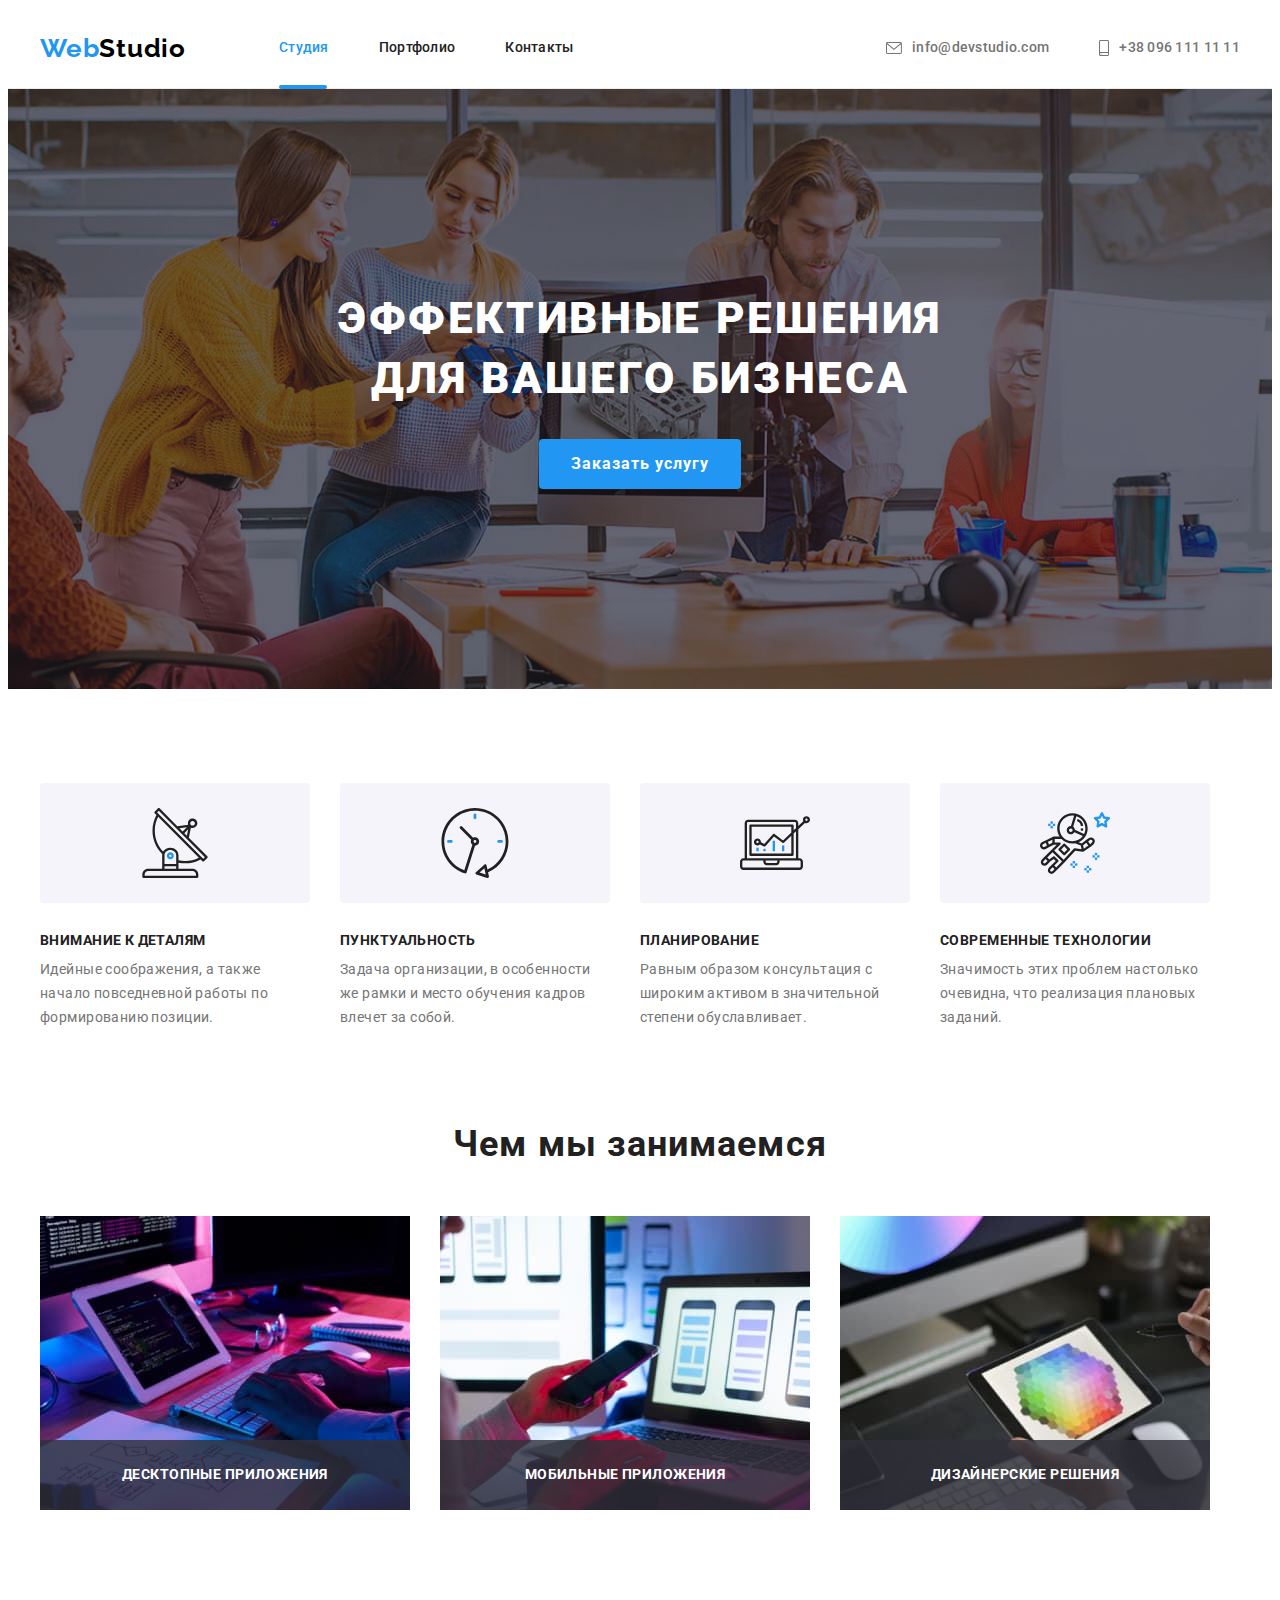
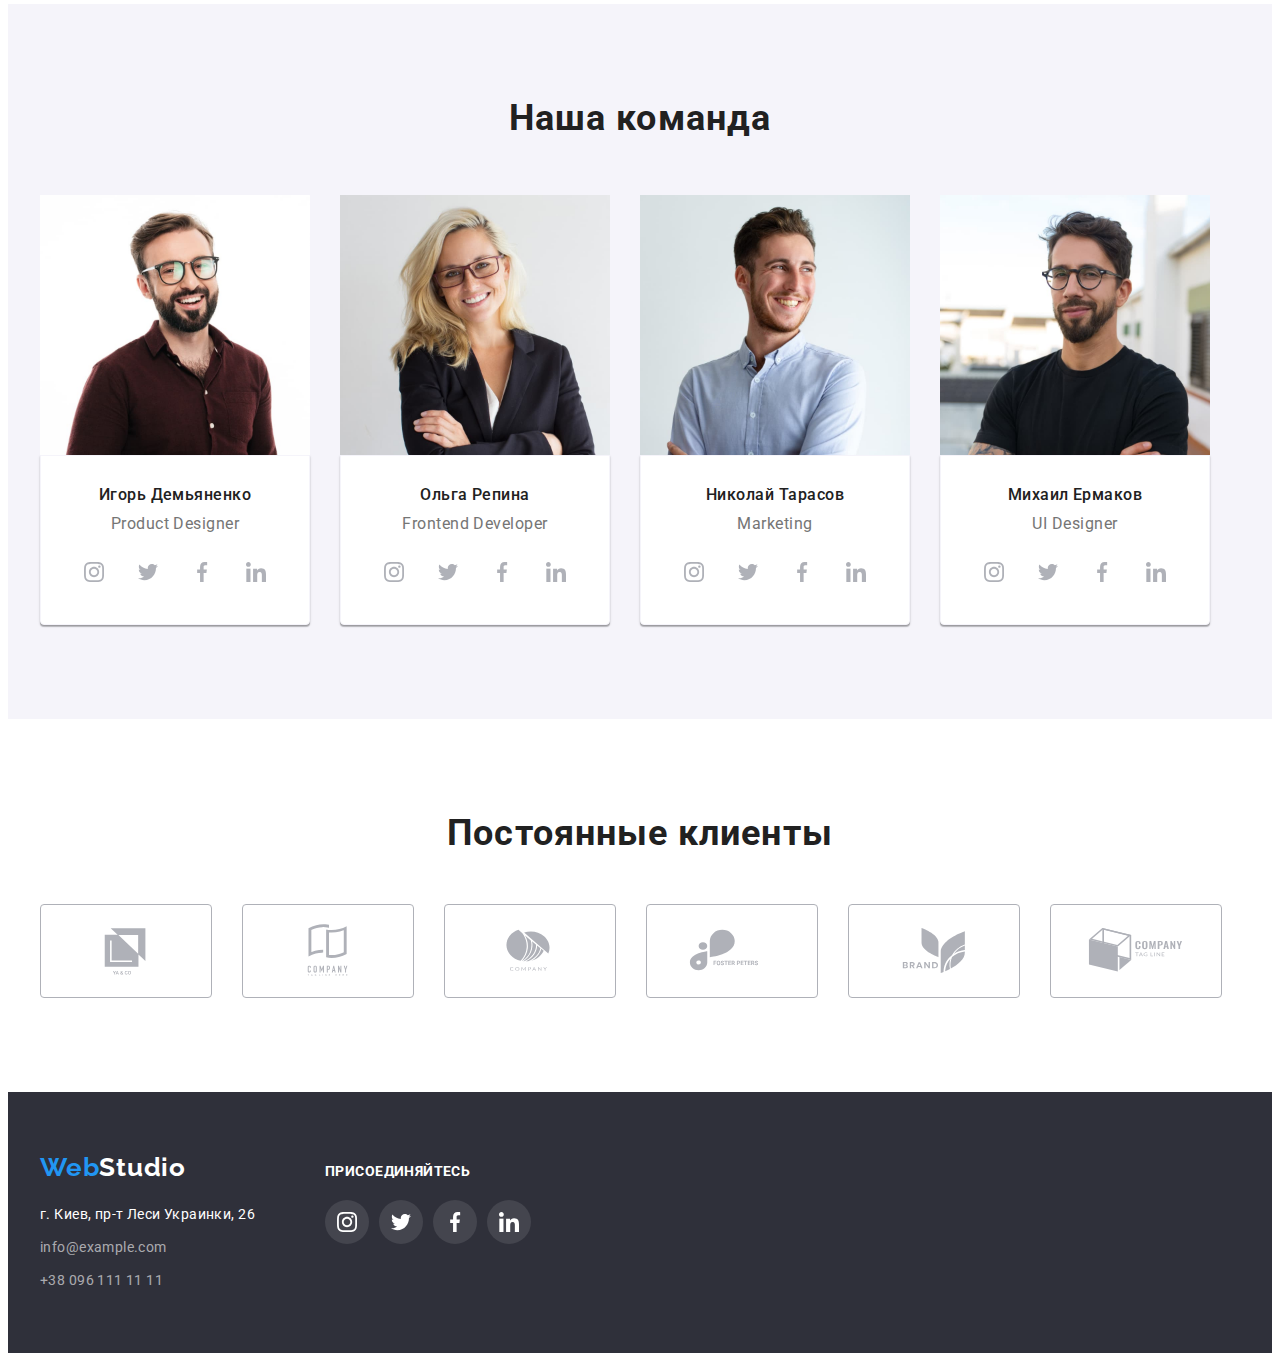
==== index.html @ 6dce628b "первый коммит" ====
<!DOCTYPE html>
<html lang="ru">
  <head>
    <meta charset="UTF-8" />
    <meta http-equiv="X-UA-Compatible" content="IE=edge" />
    <meta name="viewport" content="width=device-width, initial-scale=1.0" />
    <title>Студия</title>
    <link
      rel="stylesheet"
      href="https://cdnjs.cloudflare.com/ajax/libs/modern-normalize/1.1.0/modern-normalize.min.css"
      integrity="sha512-wpPYUAdjBVSE4KJnH1VR1HeZfpl1ub8YT/NKx4PuQ5NmX2tKuGu6U/JRp5y+Y8XG2tV+wKQpNHVUX03MfMFn9Q=="
      crossorigin="anonymous"
      referrerpolicy="no-referrer"
    />
    <link rel="preconnect" href="https://fonts.googleapis.com" />
    <link rel="preconnect" href="https://fonts.gstatic.com" crossorigin />
    <link
      href="https://fonts.googleapis.com/css2?family=Raleway:wght@700&family=Roboto:wght@400;500;700;900&display=swap"
      rel="stylesheet"
    />
    <link rel="stylesheet" href="./css/styles.css" />
  </head>
  <body>
    <!--шапка сайта-->
    <header class="header">
      <div class="container">
        <a class="header-logo link" href="./index.html" lang="en"
          >Web<span class="logo">Studio</span></a
        >
        <nav class="header-nav">
          <ul class="header-nav-list list">
            <li class="header-item">
              <a href="./index.html" class="header-link link active">Студия</a>
            </li>
            <li class="header-item">
              <a href="./portfolio.html" class="header-link link">Портфолио</a>
            </li>
            <li class="header-item">
              <a href="" class="header-link link">Контакты</a>
            </li>
          </ul>
        </nav>
        <ul class="header-contact-list list">
          <li class="header-mail">
            <a href="mailto:info@devstudio.com" class="header-mail-link link">
              <svg class="header-mail-icon" width="16" height="12">
                <use href="./images/sprite.svg#icon-envelope"></use>
              </svg>
              info@devstudio.com</a
            >
          </li>
          <li class="header-tel">
            <a href="tel:+380961111111" class="header-tel-link link">
              <svg class="header-tel-icon" width="10" height="16">
                <use href="./images/sprite.svg#icon-smartphone"></use>
              </svg>
              +38 096 111 11 11</a
            >
          </li>
        </ul>
      </div>
    </header>
    <main>
      <!--герой-->
      <section class="hero section">
        <div class="container">
          <h1 class="hero-title">Эффективные решения для вашего бизнеса</h1>
          <button type="button" class="hero-btn-text">Заказать услугу</button>
        </div>
      </section>
      <!--преимущества-->
      <section class="preference section">
        <div class="container">
          <h2 class="visually-hidden">Наши преимущества</h2>
          <ul class="preference-list list">
            <li class="preference-item">
              <div class="preference-item-picture">
                <svg class="preference-item-icon" width="70" height="70">
                  <use href="images/sprite.svg#icon-antenna"></use>
                </svg>
              </div>
              <h3 class="preference-item-title">Внимание к деталям</h3>
              <p class="preference-text">
                Идейные соображения, а также начало повседневной работы по
                формированию позиции.
              </p>
            </li>
            <li class="preference-item">
              <div class="preference-item-picture">
                <svg class="preference-item-icon" width="70" height="70">
                  <use href="images/sprite.svg#icon-clock"></use>
                </svg>
              </div>
              <h3 class="preference-item-title">Пунктуальность</h3>
              <p class="preference-text">
                Задача организации, в особенности же рамки и место обучения
                кадров влечет за собой.
              </p>
            </li>
            <li class="preference-item">
              <div class="preference-item-picture">
                <svg class="preference-item-icon" width="70" height="70">
                  <use href="images/sprite.svg#icon-diagram"></use>
                </svg>
              </div>
              <h3 class="preference-item-title">Планирование</h3>
              <p class="preference-text">
                Равным образом консультация с широким активом в значительной
                степени обуславливает.
              </p>
            </li>
            <li class="preference-item">
              <div class="preference-item-picture">
                <svg class="preference-item-icon" width="70" height="70">
                  <use href="images/sprite.svg#icon-astronaut"></use>
                </svg>
              </div>
              <h3 class="preference-item-title">Современные технологии</h3>
              <p class="preference-text">
                Значимость этих проблем настолько очевидна, что реализация
                плановых заданий.
              </p>
            </li>
          </ul>
        </div>
      </section>
      <!--виды работ-->
      <section class="works section">
        <div class="container">
          <h2 class="works-title title-text">Чем мы занимаемся</h2>
          <ul class="works-list list">
            <li class="works-item">
              <img
                src="./images/img-1.jpg"
                alt="разработка сайтов"
                width="370"
                height="294"
              />
              <div class="work-item-wrap">
                <p class="work-item-text">Десктопные приложения</p>
              </div>
            </li>
            <li class="works-item">
              <img
                src="./images/img-2.jpg"
                alt="разработка мобтльных приложений"
                width="370"
                height="294"
              />
               <div class="work-item-wrap">
                <p class="work-item-text">Мобильные приложения</p>
              </div>
            </li>
            <li class="works-item">
              <img
                src="./images/img-3.jpg"
                alt="дизайн"
                width="370"
                height="294"
              />
               <div class="work-item-wrap">
                <p class="work-item-text">Дизайнерские решения</p>
              </div>
            </li>
          </ul>
        </div>
      </section>
      <!--сотрудники-->
      <section class="team section">
        <div class="container">
          <h2 class="team-title title-text">Наша команда</h2>
          <ul class="team-list list">
            <li class="team-item">
              <img
                src="./images/photo1.jpg"
                alt="фото Игоря Демьяненко"
                width="270"
                height="260"
              />
              <div class="team-wrapper">
                <h3 class="team-item-title">Игорь Демьяненко</h3>
                <p lang="en" class="team-item-text">Product Designer</p>
                <ul class="social-list list">
                  <li class="social-list-item">
                    <a href="" class="social-list-link">
                      <svg class="social-link-icon" width="20" height="20">
                        <use href="images/sprite.svg#icon-instagram"></use>
                      </svg>
                    </a>
                  </li>
                  <li class="social-list-item">
                    <a href="" class="social-list-link">
                      <svg class="social-link-icon" width="20" height="20">
                        <use href="images/sprite.svg#icon-twitter"></use>
                      </svg>
                    </a>
                  </li>
                  <li class="social-list-item">
                    <a href="" class="social-list-link">
                      <svg class="social-link-icon" width="20" height="20">
                        <use href="images/sprite.svg#icon-facebook"></use>
                      </svg>
                    </a>
                  </li>
                  <li class="social-list-item">
                    <a href="" class="social-list-link">
                      <svg class="social-link-icon" width="20" height="20">
                        <use href="images/sprite.svg#icon-linkedin"></use>
                      </svg>
                    </a>
                  </li>
                </ul>
              </div>
            </li>
            <li class="team-item">
              <img
                src="./images/photo2.jpg"
                alt="фото Ольги Репиной"
                width="270"
                height="260"
              />
              <div class="team-wrapper">
                <h3 class="team-item-title">Ольга Репина</h3>
                <p lang="en" class="team-item-text">Frontend Developer</p>
                <ul class="social-list list">
                  <li class="social-list-item">
                    <a href="" class="social-list-link">
                      <svg class="social-link-icon" width="20" height="20">
                        <use href="images/sprite.svg#icon-instagram"></use>
                      </svg>
                    </a>
                  </li>
                  <li class="social-list-item">
                    <a href="" class="social-list-link">
                      <svg class="social-link-icon" width="20" height="20">
                        <use href="images/sprite.svg#icon-twitter"></use>
                      </svg>
                    </a>
                  </li>
                  <li class="social-list-item">
                    <a href="" class="social-list-link">
                      <svg class="social-link-icon" width="20" height="20">
                        <use href="images/sprite.svg#icon-facebook"></use>
                      </svg>
                    </a>
                  </li>
                  <li class="social-list-item">
                    <a href="" class="social-list-link">
                      <svg class="social-link-icon" width="20" height="20">
                        <use href="images/sprite.svg#icon-linkedin"></use>
                      </svg>
                    </a>
                  </li>
                </ul>
              </div>
            </li>
            <li class="team-item">
              <img
                src="./images/photo3.jpg"
                alt="фото Николая Тарасова"
                width="270"
                height="260"
              />
              <div class="team-wrapper">
                <h3 class="team-item-title">Николай Тарасов</h3>
                <p lang="en" class="team-item-text">Marketing</p>
                <ul class="social-list list">
                  <li class="social-list-item">
                    <a href="" class="social-list-link">
                      <svg class="social-link-icon" width="20" height="20">
                        <use href="images/sprite.svg#icon-instagram"></use>
                      </svg>
                    </a>
                  </li>
                  <li class="social-list-item">
                    <a href="" class="social-list-link">
                      <svg class="social-link-icon" width="20" height="20">
                        <use href="images/sprite.svg#icon-twitter"></use>
                      </svg>
                    </a>
                  </li>
                  <li class="social-list-item">
                    <a href="" class="social-list-link">
                      <svg class="social-link-icon" width="20" height="20">
                        <use href="images/sprite.svg#icon-facebook"></use>
                      </svg>
                    </a>
                  </li>
                  <li class="social-list-item">
                    <a href="" class="social-list-link">
                      <svg class="social-link-icon" width="20" height="20">
                        <use href="images/sprite.svg#icon-linkedin"></use>
                      </svg>
                    </a>
                  </li>
                </ul>
              </div>
            </li>
            <li class="team-item">
              <img
                src="./images/photo4.jpg"
                alt="фото Михаила Ермаковв"
                width="270"
                height="260"
              />
              <div class="team-wrapper">
                <h3 class="team-item-title">Михаил Ермаков</h3>
                <p lang="en" class="team-item-text">UI Designer</p>
                <ul class="social-list list">
                  <li class="social-list-item">
                    <a href="" class="social-list-link">
                      <svg class="social-link-icon" width="20" height="20">
                        <use href="images/sprite.svg#icon-instagram"></use>
                      </svg>
                    </a>
                  </li>
                  <li class="social-list-item">
                    <a href="" class="social-list-link">
                      <svg class="social-link-icon" width="20" height="20">
                        <use href="images/sprite.svg#icon-twitter"></use>
                      </svg>
                    </a>
                  </li>
                  <li class="social-list-item">
                    <a href="" class="social-list-link">
                      <svg class="social-link-icon" width="20" height="20">
                        <use href="images/sprite.svg#icon-facebook"></use>
                      </svg>
                    </a>
                  </li>
                  <li class="social-list-item">
                    <a href="" class="social-list-link">
                      <svg class="social-link-icon" width="20" height="20">
                        <use href="images/sprite.svg#icon-linkedin"></use>
                      </svg>
                    </a>
                  </li>
                </ul>
              </div>
            </li>
          </ul>
        </div>
      </section>
    
    <!--------------постоянные клиенты-------------->
    <section class="section">
      <div class="container">
        <h2 class="clients-title title-text">Постоянные клиенты</h2>
        <ul class="clients-list list">
          <li class="clients-item">
            <a href="" class="client">
              <svg class="clients-icon" width="106" height="60">
                <use href="./images/sprite.svg#icon-logo1"></use>
              </svg>
            </a>
          </li>
          <li class="clients-item">
            <a href="" class="client">
              <svg class="clients-icon" width="106" height="60">
                <use href="./images/sprite.svg#icon-logo2"></use>
              </svg>
            </a>
          </li>
          <li class="clients-item">
            <a href="" class="client">
              <svg class="clients-icon" width="106" height="60">
                <use href="./images/sprite.svg#icon-logo3"></use>
              </svg>
            </a>
          </li>
          <li class="clients-item">
            <a href="" class="client">
              <svg class="clients-icon" width="106" height="60">
                <use href="./images/sprite.svg#icon-logo4"></use>
              </svg>
            </a>
          </li>
          <li class="clients-item">
            <a href="" class="client">
              <svg class="clients-icon" width="106" height="60">
                <use href="./images/sprite.svg#icon-logo5"></use>
              </svg>
            </a>
          </li>
          <li class="clients-item">
            <a href="" class="client">
              <svg class="clients-icon" width="106" height="60">
                <use href="./images/sprite.svg#icon-logo6"></use>
              </svg>
            </a>
          </li>
        </ul>
      </div>
    </section>
    </main>
    <!--подвал-->
    <footer class="footer section">
      
      <div class="container footer-container">
       
        <div class="footer-contacts">
        <a href="./index.html" lang="en" class="footer-logo-link link"
          >Web<span class="footer-logo">Studio</span></a
        >
        <address class="contacts">
          <ul class="contacts-list list">
            <li class="contacts-item">
              <a
                href="https://bit.ly/3pXMvUd"
                class="adress link"
                target="_blank"
                rel="noopener noreferrer nofollow"
                >г. Киев, пр-т Леси Украинки, 26</a
              >
            </li>
            <li class="contacts-item">
              <a class="adress-item link" href="mailto:info@devstudio.com"
                >info@example.com</a
              >
            </li>
            <li class="contacts-item">
              <a class="adress-item link" href="tel:+380961111111"
                >+38 096 111 11 11</a
              >
            </li>
          </ul>
        </address>
        </div>
        <div class="footer-social">
          <h3 class="footer-social-title">Присоединяйтесь</h3>
          <ul class="footer-social-list list">
            <li class="footer-social-item">
              <a href="" class="footer-social-link">
                      <svg class="footer-social-link-icon" width="20" height="20">
                        <use href="images/sprite.svg#icon-instagram"></use>
                      </svg>
                    </a>
            </li>
            <li class="footer-social-item">
              <a href="" class="footer-social-link">
                      <svg class="footer-social-link-icon" width="20" height="20">
                        <use href="images/sprite.svg#icon-twitter"></use>
                      </svg>
                    </a>
            </li>
            <li class="footer-social-item">
              <a href="" class="footer-social-link">
                      <svg class="footer-social-link-icon" width="20" height="20">
                        <use href="images/sprite.svg#icon-facebook"></use>
                      </svg>
                    </a>
            </li>
            <li class="footer-social-item">
              <a href="" class="footer-social-link">
                      <svg class="footer-social-link-icon" width="20" height="20">
                        <use href="images/sprite.svg#icon-linkedin"></use>
                      </svg>
                    </a>
            </li>
          </ul>
        </div>
    </footer>
  </body>
</html>
---- css/styles.css ----
:root {
  --header-color: #757575;
  --main-title-color: #ffffff;
  --title-color: #212121;
  --main-text-color: #757575;
  --accent-color: #2196f3;
  --btn-color: #212121;
  --tipical-margin: 30px;
  --transition-duration: 250ms;
  --transition-timing-function: cubic-bezier(0.4, 0, 0.2, 1);
}

body {
  font-family: "Roboto", Arial, sans-serif;
}
p,
h1,
h2,
h3,
h4,
h5,
h6 {
  margin: 0;
}
ul,
ol {
  padding: 0;
  margin: 0;
}
button {
  cursor: pointer;
}
img {
  display: block;
}
.link {
  text-decoration: none;
}
.list {
  list-style: none;
  display: flex;
}

.title-text {
  font-weight: 700;
  font-size: 36px;
  line-height: 1.16;
  text-align: center;
  letter-spacing: 0.03em;
}
.visually-hidden {
  position: absolute;
  width: 1px;
  height: 1px;
  margin: -1px;
  border: 0;
  padding: 0;
  white-space: nowrap;
  clip-path: inset(100%);
  clip: rect(0 0 0 0);
  overflow: hidden;
}
.container {
  width: 1200px;
  padding-left: 15px;
  padding-right: 15px;
  margin-left: auto;
  margin-right: auto;
}
.section {
  padding-top: 94px;
  padding-bottom: 94px;
}
/* ------------------Header-------------------*/
.header .container {
  display: flex;
  align-items: center;
}
.header {
  border-bottom: 1px solid #ececec;
}
.header-logo {
  font-family: "Raleway", Tahoma, sans-serif;
  font-weight: 700;
  font-size: 26px;
  line-height: 1.19;
  letter-spacing: 0.03em;
  color: var(--accent-color);
  margin-right: 93px;
}
.logo {
  font-family: "Raleway" Tahoma, sans-serif;
  font-weight: 700;
  font-size: 26px;
  line-height: 1.19;
  letter-spacing: 0.03em;
  color: #000000;
}
.header-link {
  display: block;
  font-weight: 500;
  font-size: 14px;
  line-height: 1.14;
  letter-spacing: 0.02em;
  color: var(--title-color);
  padding: 32px 0;
  transition: color var(--transition-duration) var(--transition-timing-function);
}
.header-link:hover,
.header-link:focus {
  color: var(--accent-color);
  transition: color var(--transition-duration) var(--transition-timing-function);
}
.header-nav {
  display: flex;
  align-items: center;
}
.header-item {
  display: flex;
  position: relative;
}
.header-item:not(:last-child) {
  margin-right: 50px;
}
.header-tel-link {
  transition: color var(--transition-duration) var(--transition-timing-function);
  display: flex;
  align-items: center;
  justify-content: center;
  font-weight: 500;
  font-size: 14px;
  line-height: 1.14;
  letter-spacing: 0.02em;
  color: var(--header-color);
}

.header-mail-link {
  transition: color var(--transition-duration) var(--transition-timing-function);
  display: flex;
  align-items: center;
  justify-content: center;
  font-weight: 500;
  font-size: 14px;
  line-height: 1.14;
  letter-spacing: 0.02em;
  color: var(--header-color);
  margin-left: auto;
}
.header-mail {
  margin-right: 50px;
}
.header-tel-link:hover,
.header-tel-link:focus {
  transition: color var(--transition-duration) var(--transition-timing-function);
  color: var(--accent-color);
}

.header-mail-link:hover,
.header-mail-link:focus {
  transition: color var(--transition-duration) var(--transition-timing-function);
  color: var(--accent-color);
}
.link.active {
  color: var(--accent-color);
}
.link.active::before {
  position: absolute;
  left: 0;
  bottom: -1px;
  width: 100%;
  content: "";
  width: 48px;
  height: 4px;
  background-color: var(--accent-color);
  border-radius: 2px;
  display: block;
}
.header-contact-list {
  margin-left: auto;
}
.header-mail-icon {
  transition: color var(--transition-duration) var(--transition-timing-function);
  margin-right: 10px;
  fill: var(--main-text-color);
}
.header-tel-icon {
  transition: color var(--transition-duration) var(--transition-timing-function);
  margin-right: 10px;
  fill: var(--main-text-color);
}
.header-mail-link:focus .header-mail-icon,
.header-mail-link:hover .header-mail-icon {
  transition: color var(--transition-duration) var(--transition-timing-function);
  fill: var(--accent-color);
}
.header-tel-link:focus .header-tel-icon,
.header-tel-link:hover .header-tel-icon {
  transition: color var(--transition-duration) var(--transition-timing-function);
  fill: var(--accent-color);
}
/* ------------------Hero--------------------*/

.hero {
  background-image: linear-gradient(
      rgba(47, 48, 58, 0.4),
      rgba(47, 48, 58, 0.4)
    ),
    url("../images/hero-photo.jpg");
  background-size: cover;
  background-color: #2f303a;
  background-position: center;
  text-align: center;
  padding: 200px 0 200px 0;
  margin: auto;
  max-width: 1600px;
  background-position: 50% 50$;
}
.hero-title {
  font-weight: 900;
  font-size: 44px;
  line-height: 1.36;
  text-align: center;
  letter-spacing: 0.06em;
  text-transform: uppercase;
  color: var(--main-title-color);
  margin-bottom: var(--tipical-margin);
  max-width: 696px;
  margin-left: auto;
  margin-right: auto;
}
.hero-btn-text {
  transition: color var(--transition-duration) var(--transition-timing-function);
  display: inline-block;
  padding: 10px 32px;
  min-width: 200px;
  font-family: inherit;
  font-weight: 700;
  font-size: 16px;
  line-height: 1.87;
  text-align: center;
  letter-spacing: 0.06em;
  box-shadow: 0px 4px 4px rgba(0, 0, 0, 0.15);
  border-radius: 4px;
  border: none;
  color: #ffffff;
  background-color: var(--accent-color);
}
.hero-btn-text:hover,
.hero-btn-text:focus {
  transition: color var(--transition-duration) var(--transition-timing-function);
  background-color: #188ce8;
}
/* ------------------Preference---------------*/
.preference {
  padding-bottom: 0;
}
.preference-list {
  display: flex;
  justify-content: space-between;
}
.preference-item-picture {
  display: flex;
  align-items: center;
  justify-content: center;
  width: 270px;
  height: 120px;
  background-color: #f5f4fa;
  border-radius: 4px;
  margin-bottom: var(--tipical-margin);
}
.preference-item:not(:last-child) {
  margin-right: var(--tipical-margin);
  max-width: 270px;
}
.preference-item-title {
  font-weight: 700;
  font-size: 14px;
  line-height: 1.14;
  letter-spacing: 0.03em;
  text-transform: uppercase;
  color: var(--title-color);
  margin-bottom: 10px;
}
.preference-text {
  font-size: 14px;
  line-height: 1.71;
  letter-spacing: 0.03em;
  color: var(--main-text-color);
}

/* ------------------Works---------------*/

.works-title {
  color: var(--title-color);
  margin-bottom: 50px;
}
.works-item:not(:nth-child(3n)) {
  margin-right: var(--tipical-margin);
}
.works-item {
  position: relative;
}
.work-item-text {
  font-weight: 700;
  font-size: 14px;
  line-height: 1.14;
  text-align: center;
  letter-spacing: 0.03em;
  text-transform: uppercase;
  color: var(--main-title-color);
}
.work-item-wrap {
  background-color: rgba(47, 48, 58, 0.8);
  padding-top: 27px;
  padding-bottom: 27px;
  position: absolute;
  bottom: 0;
  width: 100%;
}

/* ------------------Team---------------*/
.team {
  background: #f5f4fa;
}
.team-list {
  display: flex;
}
.team-item:not(:nth-child(4n)) {
  margin-right: var(--tipical-margin);
}
.team-title {
  color: var(--title-color);
  margin-bottom: 55px;
}
.team-item-title {
  font-weight: 500;
  font-size: 16px;
  line-height: 1.18;
  text-align: center;
  letter-spacing: 0.03em;
  color: var(--title-color);
  margin-bottom: 10px;
}
.team-item-text {
  font-size: 16px;
  line-height: 1.18;
  text-align: center;
  letter-spacing: 0.03em;
  color: var(--main-text-color);
  margin-bottom: 16px;
}
.team-wrapper {
  background-color: #fff;
  border: 1px solid #f5f4fa;
  padding: var(--tipical-margin);
  box-shadow: 0px 1px 3px rgba(0, 0, 0, 0.12), 0px 1px 1px rgba(0, 0, 0, 0.14),
    0px 2px 1px rgba(0, 0, 0, 0.2);
  border-radius: 0px 0px 4px 4px;
}
.social-list-link {
  transition: color var(--transition-duration) var(--transition-timing-function);
  display: flex;
  align-items: center;
  justify-content: center;
  width: 44px;
  height: 44px;
  border-radius: 50%;
  background-color: transparent;
}
.social-list {
  display: flex;
  justify-content: center;
}
.social-list-item:not(:last-child) {
  margin-right: 10px;
}
.social-list-link:hover,
.social-list-link:focus {
  transition: color var(--transition-duration) var(--transition-timing-function);
  background-color: var(--accent-color);
}
.social-list-link:hover .social-link-icon,
.social-list-link:focus .social-link-icon {
  transition: color var(--transition-duration) var(--transition-timing-function);
  fill: var(--main-title-color);
}
.social-link-icon {
  transition: color var(--transition-duration) var(--transition-timing-function);
  fill: #afb1b8;
}
/*____________________Clients_____________*/
.clients-title {
  font-size: 36px;
  line-height: 1.16;
  text-align: center;
  letter-spacing: 0.03em;
  margin-bottom: 50px;
  color: var(--title-color);
}
.client {
  transition: color var(--transition-duration) var(--transition-timing-function);
  display: flex;
  align-items: center;
  justify-content: center;
  width: 170px;
  height: 92px;
  border: 1px solid #afb1b8;
  border-radius: 4px;
}
.clients-icon {
  transition: color var(--transition-duration) var(--transition-timing-function);
  fill: #afb1b8;
}
.clients-item:not(:last-child) {
  margin-right: var(--tipical-margin);
}
.client:hover,
.client:focus {
  transition: color var(--transition-duration) var(--transition-timing-function);
  border-color: var(--accent-color);
}
.client:hover .clients-icon,
.client:focus .clients-icon {
  transition: color var(--transition-duration) var(--transition-timing-function);
  fill: var(--accent-color);
}

/* ------------------Footer---------------*/
.footer {
  background-color: #2f303a;
  padding: 60px 0;
}
.footer-logo-link {
  display: inline-block;
  margin-bottom: 20px;
  font-family: "Raleway";
  font-style: normal;
  font-weight: 700;
  font-size: 26px;
  line-height: 31px;
  letter-spacing: 0.03em;
  color: var(--accent-color);
}
.footer-logo {
  color: #ffffff;
}

.contacts {
  font-style: normal;
}
.contacts-list {
  display: inline-block;
}
.footer-contacts {
  display: block;
  margin-right: 70px;
}
.adress-item {
  transition: color var(--transition-duration) var(--transition-timing-function);
  font-style: normal;
  font-size: 14px;
  line-height: 1.71;
  letter-spacing: 0.03em;
  color: rgba(255, 255, 255, 0.6);
}
.contacts-item:not(:last-child) {
  margin-bottom: 9px;
}
.adress-item:hover,
.adress-item:focus {
  transition: color var(--transition-duration) var(--transition-timing-function);
  color: #ffffff;
}
.adress {
  font-style: normal;
  font-size: 14px;
  line-height: 1.71;
  letter-spacing: 0.03em;
  color: #ffffff;
}
.footer-social {
  display: block;
}
.footer-social-list {
  display: flex;
  align-items: center;
  justify-content: center;
}
.footer-social-title {
  font-size: 14px;
  line-height: 1.14;
  letter-spacing: 0.03em;
  text-transform: uppercase;
  color: var(--main-title-color);
  margin-bottom: 20px;
}
.footer-social-link-icon {
  fill: var(--main-title-color);
}
.footer-social-link {
  transition: color var(--transition-duration) var(--transition-timing-function);
  display: flex;
  align-items: center;
  justify-content: center;
  width: 44px;
  height: 44px;
  border-radius: 50%;
  background-color: rgba(255, 255, 255, 0.1);
}
.footer-social-link:hover,
.footer-social-link:focus {
  transition: color var(--transition-duration) var(--transition-timing-function);
  background-color: var(--accent-color);
}

.footer-container {
  display: flex;
  align-items: baseline;
}
.footer-social-item:not(:last-child) {
  margin-right: 10px;
}

/* ------------------Portfolio-filters---------------*/
.filters-btn {
  transition: color var(--transition-duration) var(--transition-timing-function);
  font-family: inherit;
  font-weight: 500;
  font-size: 16px;
  line-height: 1.62;
  text-align: center;
  letter-spacing: 0.03em;
  cursor: pointer;
  border-radius: 4px;
  border: none;
  color: var(--btn-color);
  background-color: #f5f4fa;
  text-align: center;
  padding: 6px 22px;
}
.filters-btn:hover,
.filters-btn:focus {
  transition: color var(--transition-duration) var(--transition-timing-function);
  color: #ffffff;
  background-color: var(--accent-color);
  box-shadow: 0px 4px 4px rgba(0, 0, 0, 0.25);
}
.filters-item:not(:last-child) {
  margin-right: 8px;
}
.projects-item-title {
  font-weight: 700;
  font-size: 18px;
  line-height: 2;
  letter-spacing: 0.06em;
  color: var(--title-color);
  margin-bottom: 4px;
}
.projects-item-text {
  font-size: 16px;
  line-height: 1.88;
  letter-spacing: 0.03em;
  color: #757575;
}
.filters-list {
  margin-bottom: 50px;
  align-items: center;
  justify-content: center;
}
.projects-list {
  display: flex;
  flex-wrap: wrap;
  margin-left: -30px;
  margin-top: -30px;
}
.projects-items {
  flex-basis: calc((100% - 90px) / 3);
  margin-left: 30px;
  margin-top: 30px;
}
.project-text-wraper {
  border-bottom: 1px solid #eeeeee;
  border-right: 1px solid #eeeeee;
  border-left: 1px solid #eeeeee;
  padding: 24px 20px;
}
.project-link {
  transition: color var(--transition-duration) var(--transition-timing-function);
  display: block;
}
.project-link:hover,
.project-link:focus {
  transition: color var(--transition-duration) var(--transition-timing-function);
  box-shadow: 0px 1px 1px rgba(0, 0, 0, 0.12), 0px 4px 4px rgba(0, 0, 0, 0.06),
    1px 4px 6px rgba(0, 0, 0, 0.16);
}
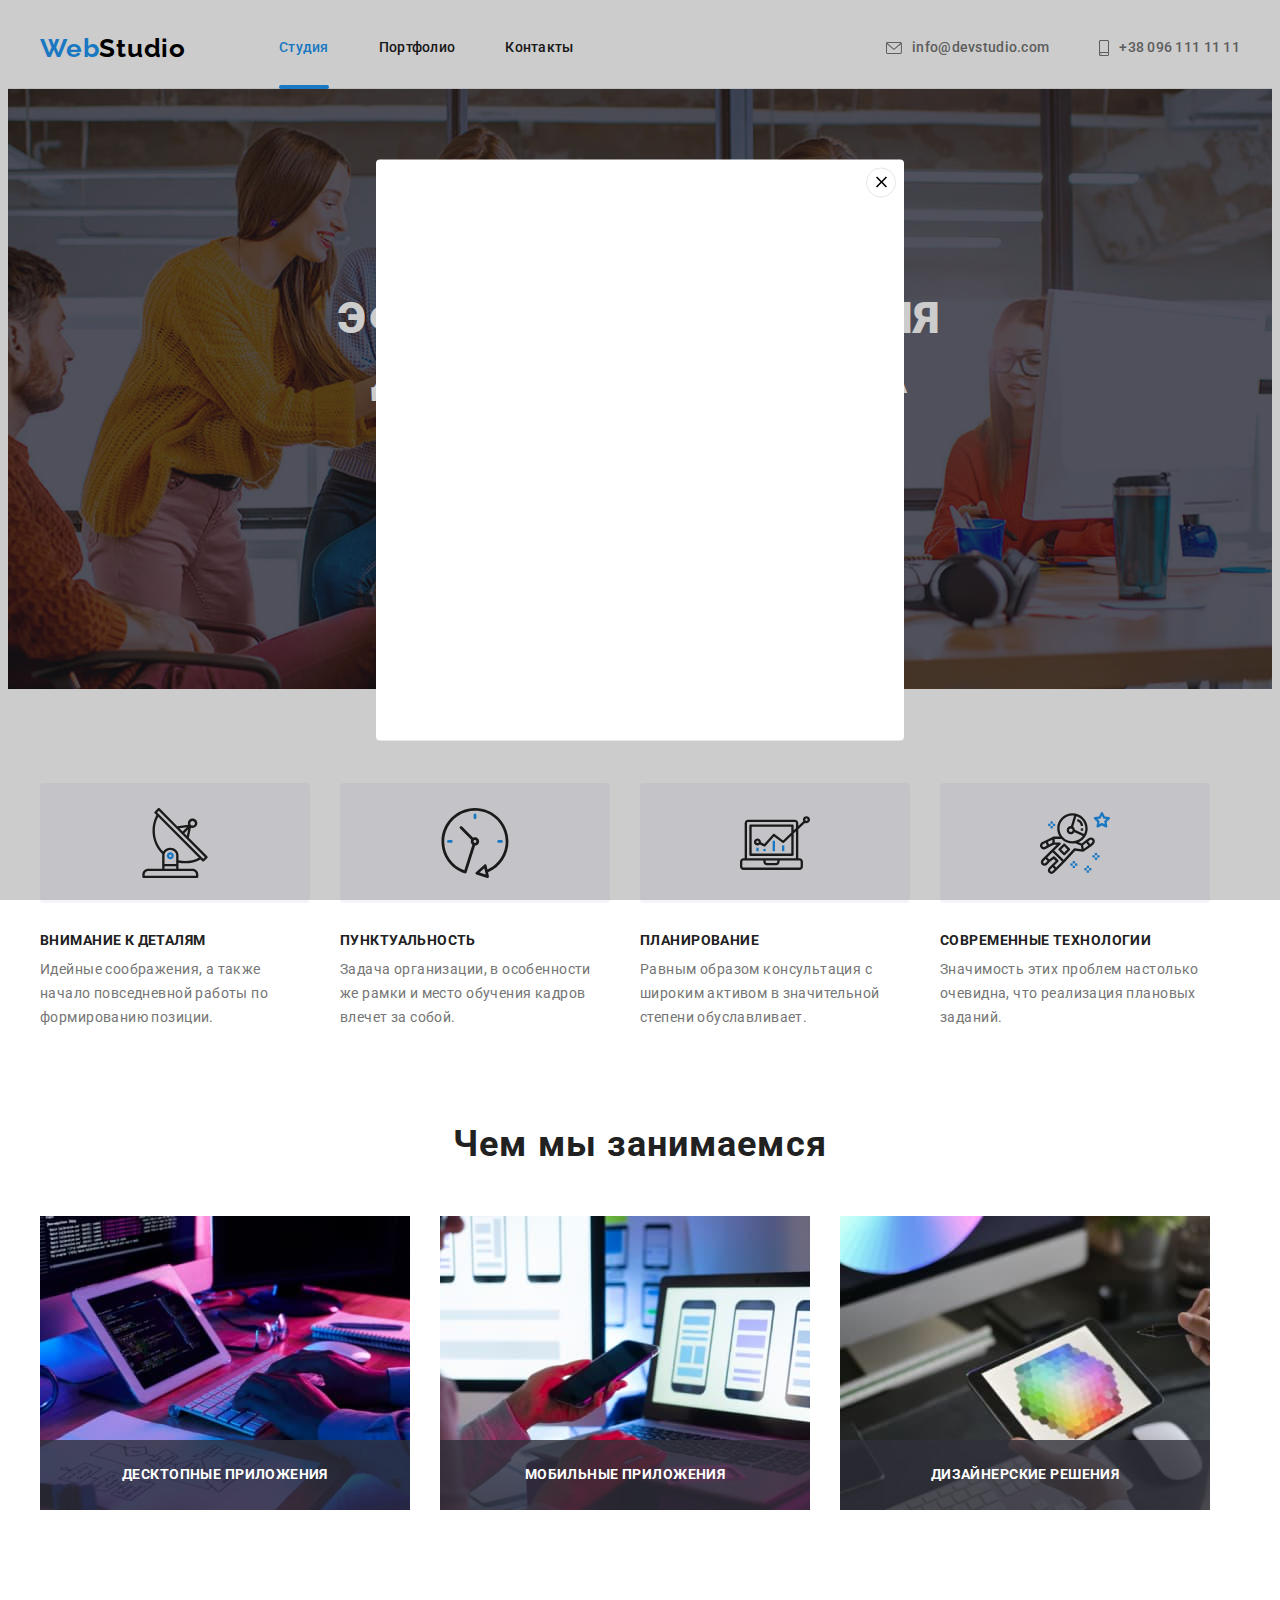
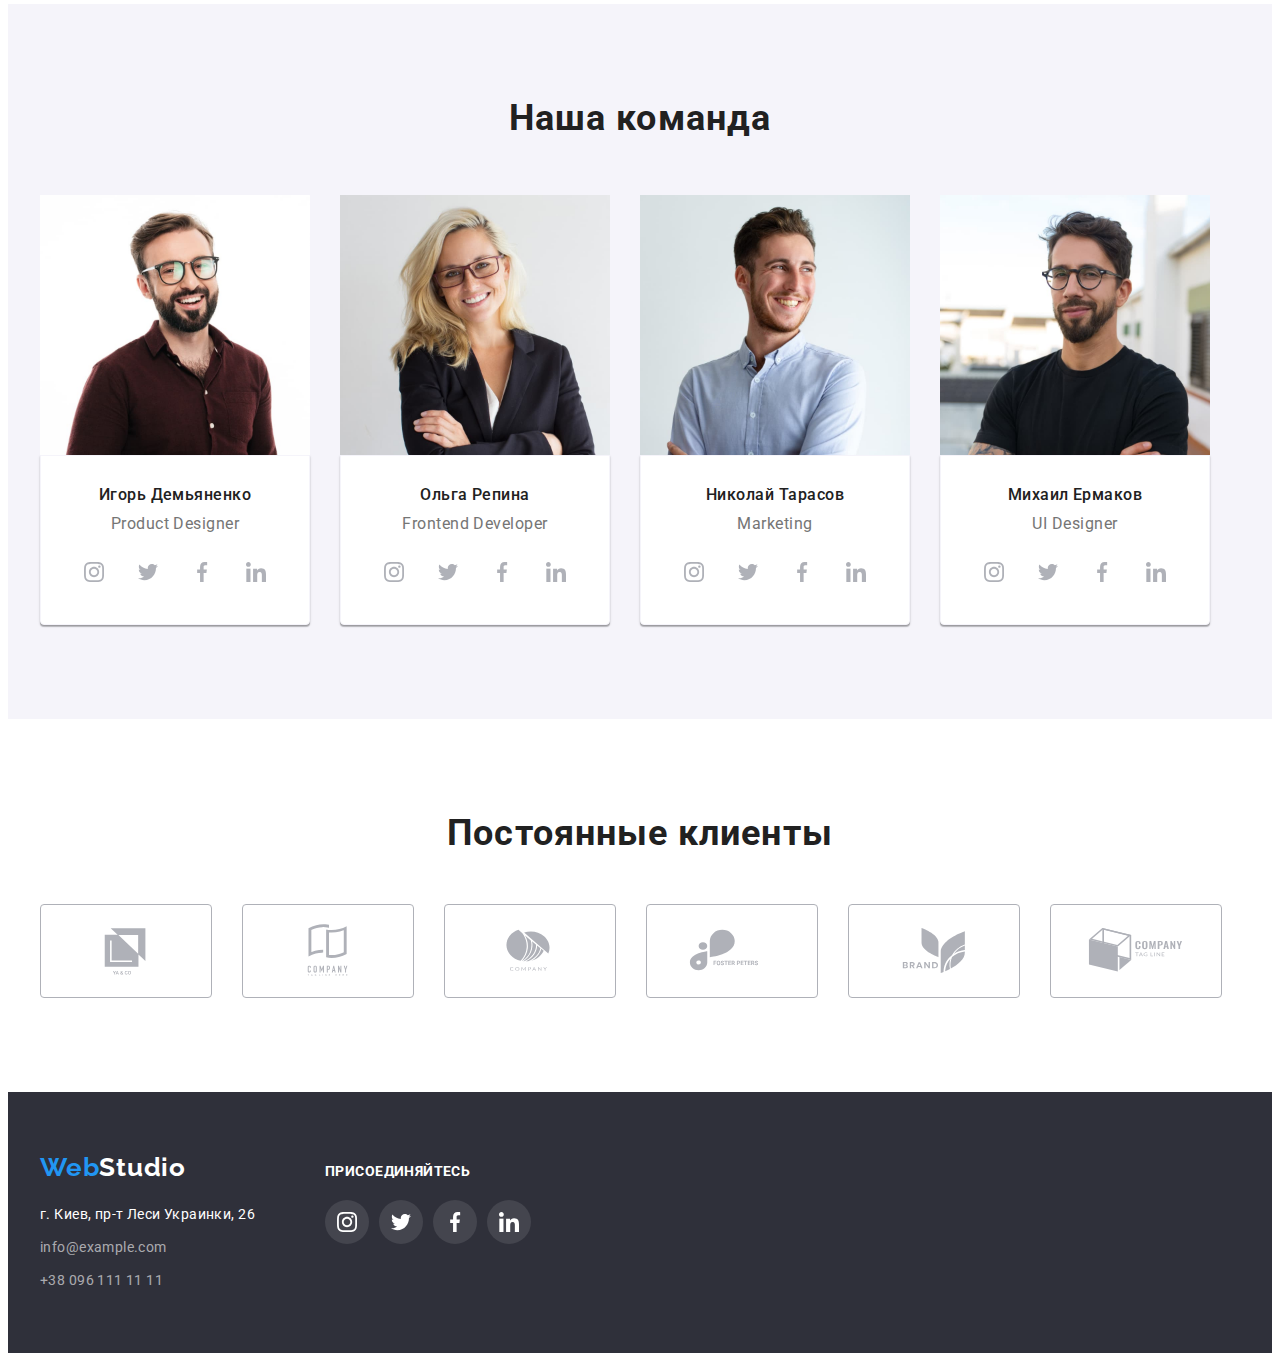
==== commit f95be4cc: "modal" ====
--- a/index.html
+++ b/index.html
@@ -65,7 +65,7 @@
       <section class="hero section">
         <div class="container">
           <h1 class="hero-title">Эффективные решения для вашего бизнеса</h1>
-          <button type="button" class="hero-btn-text">Заказать услугу</button>
+          <button type="button" class="hero-btn-text" data-modal-open>Заказать услугу</button>
         </div>
       </section>
       <!--преимущества-->
@@ -460,5 +460,17 @@
           </ul>
         </div>
     </footer>
+    <div class="backdrop" data-modal>
+      <div class="modal">
+        <button type="button" class="modal-close-btn" data-modal-close>
+          <svg class="modal-close-btn-icon" width="18" height="18">
+            <use href="images/sprite.svg#icon-close-btn">
+
+            </use>
+          </svg>
+          <script src="./js/modal.js"></script>
+        </button>
+      </div>
+    </div>
   </body>
 </html>
--- a/css/styles.css
+++ b/css/styles.css
@@ -116,7 +116,7 @@
   align-items: center;
 }
 .header-item {
-  display: flex;
+  display: block;
   position: relative;
 }
 .header-item:not(:last-child) {
@@ -169,7 +169,6 @@
   bottom: -1px;
   width: 100%;
   content: "";
-  width: 48px;
   height: 4px;
   background-color: var(--accent-color);
   border-radius: 2px;
@@ -179,23 +178,23 @@
   margin-left: auto;
 }
 .header-mail-icon {
-  transition: color var(--transition-duration) var(--transition-timing-function);
+  transition: fill var(--transition-duration) var(--transition-timing-function);
   margin-right: 10px;
   fill: var(--main-text-color);
 }
 .header-tel-icon {
-  transition: color var(--transition-duration) var(--transition-timing-function);
+  transition: fill var(--transition-duration) var(--transition-timing-function);
   margin-right: 10px;
   fill: var(--main-text-color);
 }
 .header-mail-link:focus .header-mail-icon,
 .header-mail-link:hover .header-mail-icon {
-  transition: color var(--transition-duration) var(--transition-timing-function);
+  transition: fill var(--transition-duration) var(--transition-timing-function);
   fill: var(--accent-color);
 }
 .header-tel-link:focus .header-tel-icon,
 .header-tel-link:hover .header-tel-icon {
-  transition: color var(--transition-duration) var(--transition-timing-function);
+  transition: fill var(--transition-duration) var(--transition-timing-function);
   fill: var(--accent-color);
 }
 /* ------------------Hero--------------------*/
@@ -229,7 +228,8 @@
   margin-right: auto;
 }
 .hero-btn-text {
-  transition: color var(--transition-duration) var(--transition-timing-function);
+  transition: background-color var(--transition-duration)
+    var(--transition-timing-function);
   display: inline-block;
   padding: 10px 32px;
   min-width: 200px;
@@ -247,7 +247,8 @@
 }
 .hero-btn-text:hover,
 .hero-btn-text:focus {
-  transition: color var(--transition-duration) var(--transition-timing-function);
+  transition: background-color var(--transition-duration)
+    var(--transition-timing-function);
   background-color: #188ce8;
 }
 /* ------------------Preference---------------*/
@@ -358,7 +359,8 @@
   border-radius: 0px 0px 4px 4px;
 }
 .social-list-link {
-  transition: color var(--transition-duration) var(--transition-timing-function);
+  transition: background-color var(--transition-duration)
+    var(--transition-timing-function);
   display: flex;
   align-items: center;
   justify-content: center;
@@ -376,16 +378,19 @@
 }
 .social-list-link:hover,
 .social-list-link:focus {
-  transition: color var(--transition-duration) var(--transition-timing-function);
+  transition: background-color var(--transition-duration)
+    var(--transition-timing-function);
   background-color: var(--accent-color);
 }
 .social-list-link:hover .social-link-icon,
 .social-list-link:focus .social-link-icon {
-  transition: color var(--transition-duration) var(--transition-timing-function);
+  transition: background-color var(--transition-duration)
+    var(--transition-timing-function);
   fill: var(--main-title-color);
 }
 .social-link-icon {
-  transition: color var(--transition-duration) var(--transition-timing-function);
+  transition: background-color var(--transition-duration)
+    var(--transition-timing-function);
   fill: #afb1b8;
 }
 /*____________________Clients_____________*/
@@ -398,7 +403,8 @@
   color: var(--title-color);
 }
 .client {
-  transition: color var(--transition-duration) var(--transition-timing-function);
+  transition: border-color var(--transition-duration)
+    var(--transition-timing-function);
   display: flex;
   align-items: center;
   justify-content: center;
@@ -408,7 +414,7 @@
   border-radius: 4px;
 }
 .clients-icon {
-  transition: color var(--transition-duration) var(--transition-timing-function);
+  transition: fill var(--transition-duration) var(--transition-timing-function);
   fill: #afb1b8;
 }
 .clients-item:not(:last-child) {
@@ -416,12 +422,13 @@
 }
 .client:hover,
 .client:focus {
-  transition: color var(--transition-duration) var(--transition-timing-function);
+  transition: border-color var(--transition-duration)
+    var(--transition-timing-function);
   border-color: var(--accent-color);
 }
 .client:hover .clients-icon,
 .client:focus .clients-icon {
-  transition: color var(--transition-duration) var(--transition-timing-function);
+  transition: fill var(--transition-duration) var(--transition-timing-function);
   fill: var(--accent-color);
 }
 
@@ -498,7 +505,8 @@
   fill: var(--main-title-color);
 }
 .footer-social-link {
-  transition: color var(--transition-duration) var(--transition-timing-function);
+  transition: background-color var(--transition-duration)
+    var(--transition-timing-function);
   display: flex;
   align-items: center;
   justify-content: center;
@@ -509,7 +517,8 @@
 }
 .footer-social-link:hover,
 .footer-social-link:focus {
-  transition: color var(--transition-duration) var(--transition-timing-function);
+  transition: background-color var(--transition-duration)
+    var(--transition-timing-function);
   background-color: var(--accent-color);
 }
 
@@ -520,10 +529,55 @@
 .footer-social-item:not(:last-child) {
   margin-right: 10px;
 }
-
+/*-------------------Modal btn-----------------------*/
+
+.backdrop {
+  position: fixed;
+  top: 0%;
+  left: 0%;
+  bottom: 0%;
+  right: 0%;
+  background-color: rgba(0, 0, 0, 0.2);
+}
+.modal {
+  position: absolute;
+  left: 50%;
+  top: 50%;
+  transform: translate(-50%, -50%);
+  width: 528px;
+  height: 581px;
+  background-color: var(--main-title-color);
+  border-radius: 4px;
+}
+.modal-close-btn {
+  position: absolute;
+  top: 8px;
+  right: 8px;
+  display: flex;
+  align-items: center;
+  justify-content: center;
+  width: 30px;
+  height: 30px;
+  border-radius: 50%;
+  border: 1px solid rgba(0, 0, 0, 0.1);
+  background-color: transparent;
+  cursor: pointer;
+  padding: 0;
+}
+.modal-close-btn-icon {
+  fill: #000000;
+}
+.backdrop.is-hidden {
+  opacity: 0;
+  visibility: hidden;
+  pointer-events: none;
+}
 /* ------------------Portfolio-filters---------------*/
 .filters-btn {
-  transition: color var(--transition-duration) var(--transition-timing-function);
+  transition: color var(--transition-duration) var(--transition-timing-function),
+    background-color var(--transition-duration)
+      var(--transition-timing-function),
+    box-shadow var(--transition-duration) var(--transition-timing-function);
   font-family: inherit;
   font-weight: 500;
   font-size: 16px;
@@ -540,7 +594,10 @@
 }
 .filters-btn:hover,
 .filters-btn:focus {
-  transition: color var(--transition-duration) var(--transition-timing-function);
+  transition: color var(--transition-duration) var(--transition-timing-function),
+    background-color var(--transition-duration)
+      var(--transition-timing-function),
+    box-shadow var(--transition-duration) var(--transition-timing-function);
   color: #ffffff;
   background-color: var(--accent-color);
   box-shadow: 0px 4px 4px rgba(0, 0, 0, 0.25);
@@ -585,12 +642,40 @@
   padding: 24px 20px;
 }
 .project-link {
-  transition: color var(--transition-duration) var(--transition-timing-function);
+  transition: box-shadow var(--transition-duration)
+    var(--transition-timing-function);
   display: block;
 }
 .project-link:hover,
 .project-link:focus {
-  transition: color var(--transition-duration) var(--transition-timing-function);
+  transition: box-shadow var(--transition-duration)
+    var(--transition-timing-function);
   box-shadow: 0px 1px 1px rgba(0, 0, 0, 0.12), 0px 4px 4px rgba(0, 0, 0, 0.06),
     1px 4px 6px rgba(0, 0, 0, 0.16);
 }
+.project-link-text {
+  transform: translateY(0);
+  position: absolute;
+  top: 100%;
+  left: 0;
+  width: 100%;
+  height: 100%;
+  font-size: 18px;
+  line-height: 1.55;
+  color: var(--main-title-color);
+  letter-spacing: 0.03em;
+  background-color: var(--accent-color);
+  padding: 64px 23px;
+  transition: transform var(--transition-duration)
+    var(--transition-timing-function);
+}
+.project-link-wrap {
+  position: relative;
+  overflow: hidden;
+}
+.project-link:hover .project-link-text,
+.project-link:focus .project-link-text {
+  transform: translateY(-100%);
+  transition: transform var(--transition-duration)
+    var(--transition-timing-function);
+}
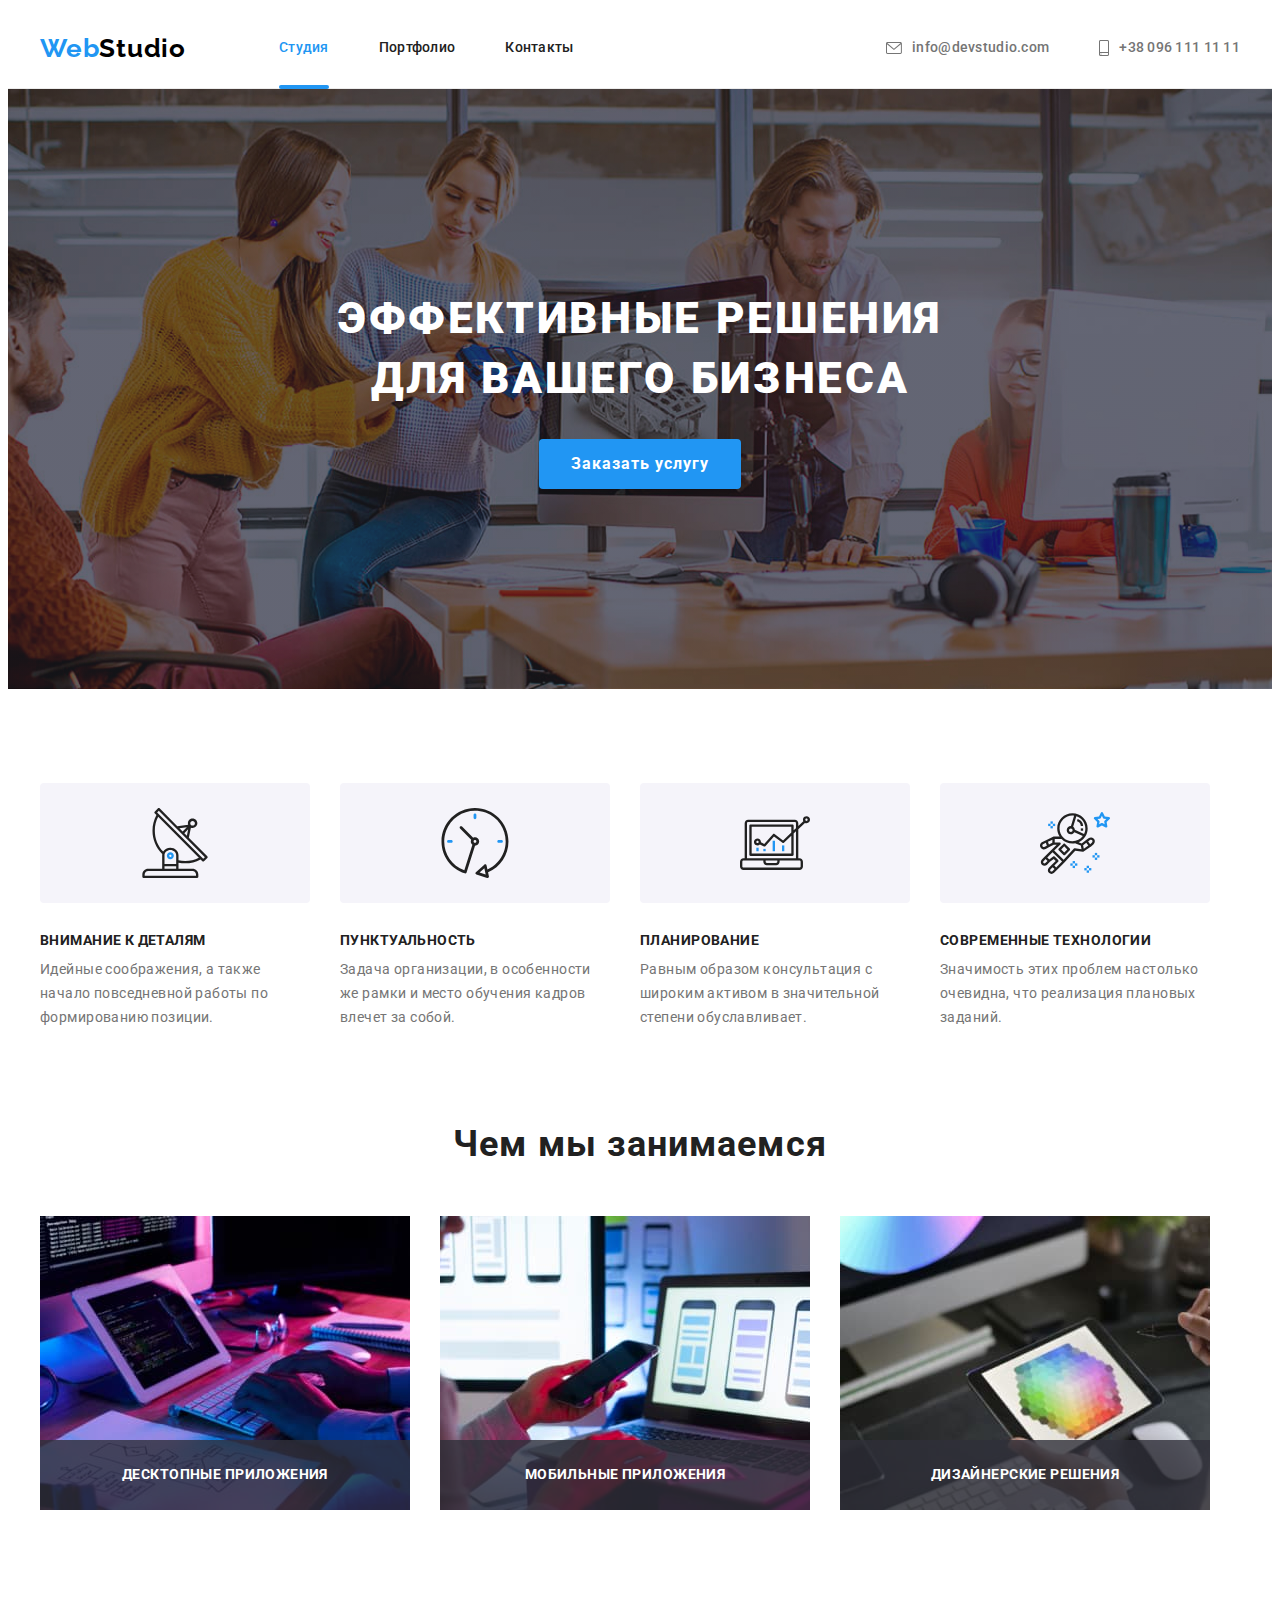
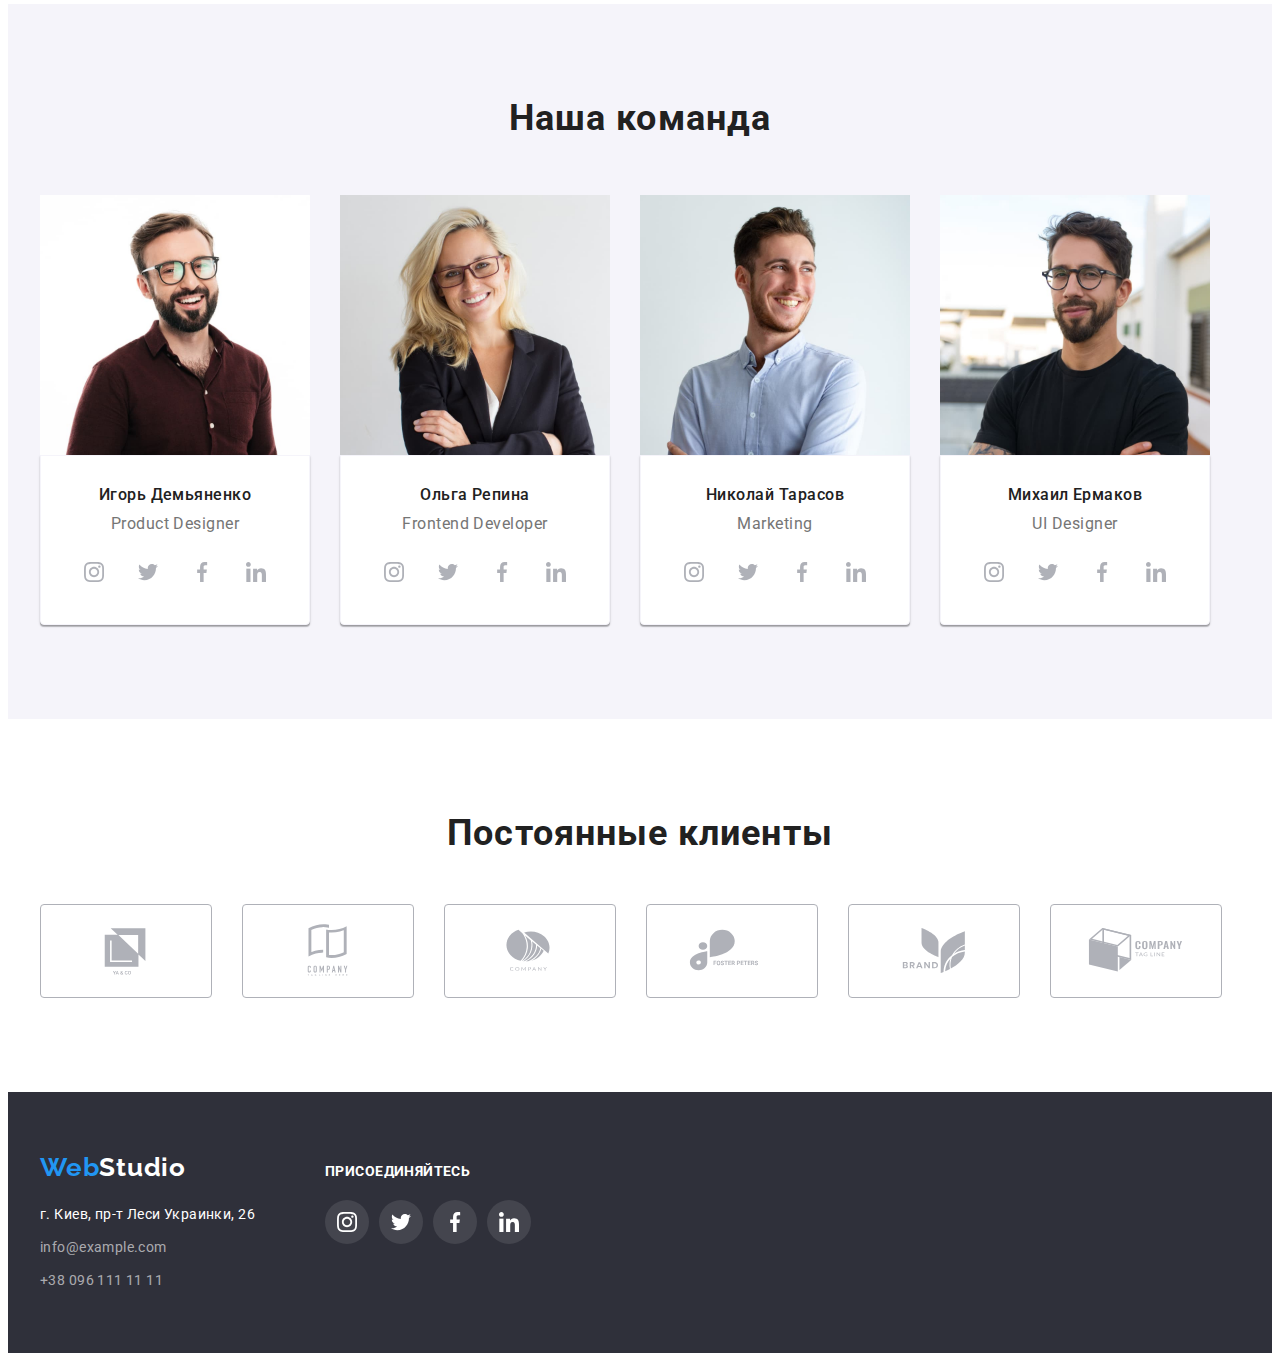
==== commit 43f2f417: "правки" ====
--- a/index.html
+++ b/index.html
@@ -460,7 +460,7 @@
           </ul>
         </div>
     </footer>
-    <div class="backdrop" data-modal>
+    <div class="backdrop is-hidden" data-modal>
       <div class="modal">
         <button type="button" class="modal-close-btn" data-modal-close>
           <svg class="modal-close-btn-icon" width="18" height="18">
--- a/css/styles.css
+++ b/css/styles.css
@@ -109,7 +109,6 @@
 .header-link:hover,
 .header-link:focus {
   color: var(--accent-color);
-  transition: color var(--transition-duration) var(--transition-timing-function);
 }
 .header-nav {
   display: flex;
@@ -151,13 +150,11 @@
 }
 .header-tel-link:hover,
 .header-tel-link:focus {
-  transition: color var(--transition-duration) var(--transition-timing-function);
   color: var(--accent-color);
 }
 
 .header-mail-link:hover,
 .header-mail-link:focus {
-  transition: color var(--transition-duration) var(--transition-timing-function);
   color: var(--accent-color);
 }
 .link.active {
@@ -189,12 +186,10 @@
 }
 .header-mail-link:focus .header-mail-icon,
 .header-mail-link:hover .header-mail-icon {
-  transition: fill var(--transition-duration) var(--transition-timing-function);
   fill: var(--accent-color);
 }
 .header-tel-link:focus .header-tel-icon,
 .header-tel-link:hover .header-tel-icon {
-  transition: fill var(--transition-duration) var(--transition-timing-function);
   fill: var(--accent-color);
 }
 /* ------------------Hero--------------------*/
@@ -247,8 +242,6 @@
 }
 .hero-btn-text:hover,
 .hero-btn-text:focus {
-  transition: background-color var(--transition-duration)
-    var(--transition-timing-function);
   background-color: #188ce8;
 }
 /* ------------------Preference---------------*/
@@ -378,14 +371,10 @@
 }
 .social-list-link:hover,
 .social-list-link:focus {
-  transition: background-color var(--transition-duration)
-    var(--transition-timing-function);
   background-color: var(--accent-color);
 }
 .social-list-link:hover .social-link-icon,
 .social-list-link:focus .social-link-icon {
-  transition: background-color var(--transition-duration)
-    var(--transition-timing-function);
   fill: var(--main-title-color);
 }
 .social-link-icon {
@@ -422,13 +411,10 @@
 }
 .client:hover,
 .client:focus {
-  transition: border-color var(--transition-duration)
-    var(--transition-timing-function);
   border-color: var(--accent-color);
 }
 .client:hover .clients-icon,
 .client:focus .clients-icon {
-  transition: fill var(--transition-duration) var(--transition-timing-function);
   fill: var(--accent-color);
 }
 
@@ -475,7 +461,6 @@
 }
 .adress-item:hover,
 .adress-item:focus {
-  transition: color var(--transition-duration) var(--transition-timing-function);
   color: #ffffff;
 }
 .adress {
@@ -517,8 +502,6 @@
 }
 .footer-social-link:hover,
 .footer-social-link:focus {
-  transition: background-color var(--transition-duration)
-    var(--transition-timing-function);
   background-color: var(--accent-color);
 }
 
@@ -594,10 +577,6 @@
 }
 .filters-btn:hover,
 .filters-btn:focus {
-  transition: color var(--transition-duration) var(--transition-timing-function),
-    background-color var(--transition-duration)
-      var(--transition-timing-function),
-    box-shadow var(--transition-duration) var(--transition-timing-function);
   color: #ffffff;
   background-color: var(--accent-color);
   box-shadow: 0px 4px 4px rgba(0, 0, 0, 0.25);
